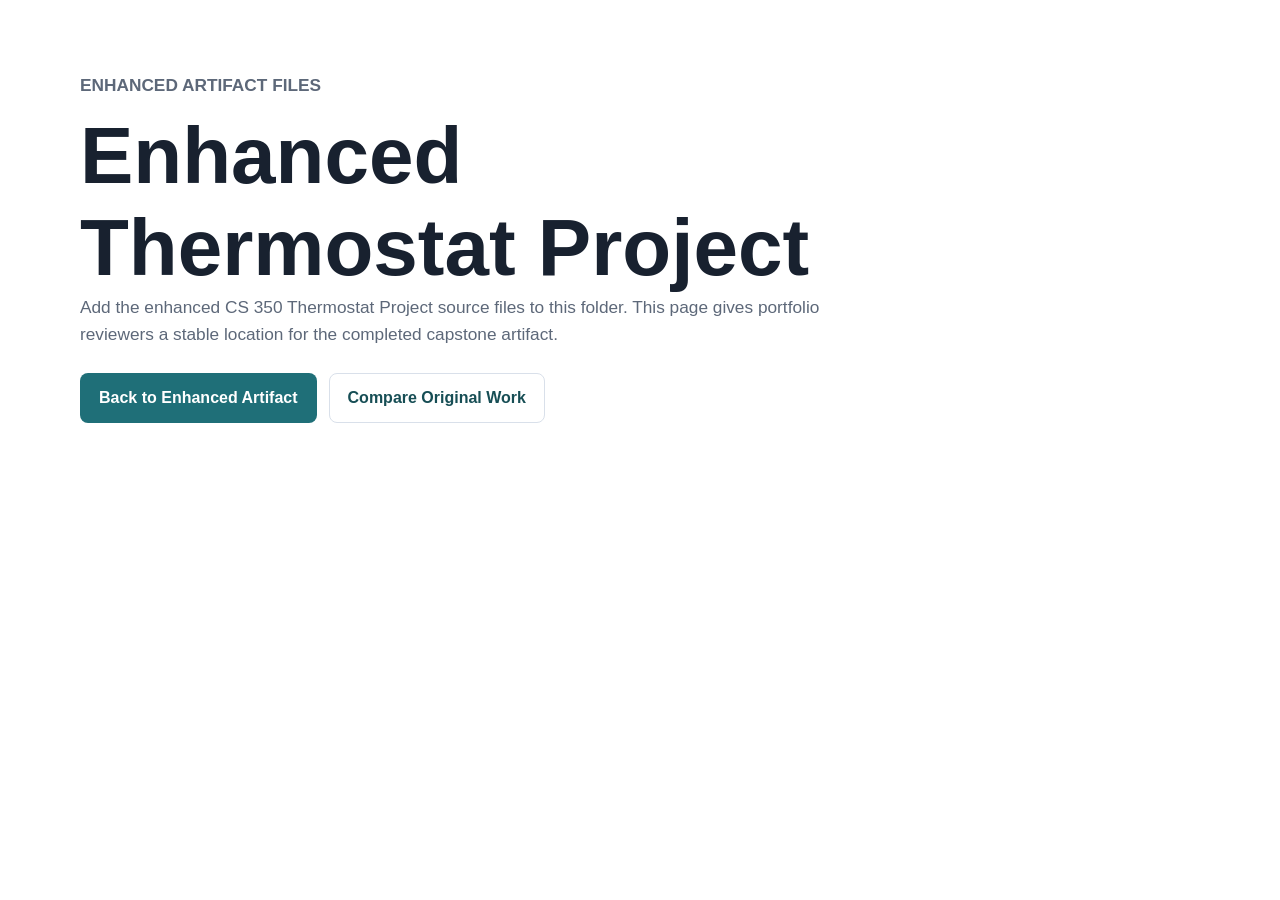
==== artifacts/enhanced/index.html @ 16e2bb7b "Initial" ====
<!DOCTYPE html>
<html lang="en">
<head>
  <meta charset="UTF-8">
  <meta name="viewport" content="width=device-width, initial-scale=1.0">
  <title>Enhanced Thermostat Project Files</title>
  <link rel="stylesheet" href="../../assets/css/styles.css">
</head>
<body>
  <main class="artifact-folder">
    <section class="page-hero">
      <p class="eyebrow">Enhanced Artifact Files</p>
      <h1>Enhanced Thermostat Project</h1>
      <p>
        Add the enhanced CS 350 Thermostat Project source files to this folder. This page gives portfolio reviewers a stable location for the completed capstone artifact.
      </p>
      <div class="hero-actions compact">
        <a class="button primary" href="../../artifact.html">Back to Enhanced Artifact</a>
        <a class="button secondary" href="../../original.html">Compare Original Work</a>
      </div>
    </section>
  </main>
</body>
</html>
---- assets/css/styles.css ----
:root {
  --ink: #18212f;
  --muted: #5d6879;
  --surface: #ffffff;
  --surface-alt: #f5f7fa;
  --line: #d9e0ea;
  --primary: #1f6f78;
  --primary-dark: #174e55;
  --accent: #b75d2a;
  --shadow: 0 18px 45px rgba(24, 33, 47, 0.12);
  --radius: 8px;
  --max-width: 1120px;
}

* {
  box-sizing: border-box;
}

html {
  scroll-behavior: smooth;
}

body {
  margin: 0;
  color: var(--ink);
  background: var(--surface);
  font-family: Arial, Helvetica, sans-serif;
  line-height: 1.6;
}

a {
  color: inherit;
}

.site-header {
  position: sticky;
  top: 0;
  z-index: 10;
  background: rgba(255, 255, 255, 0.96);
  border-bottom: 1px solid var(--line);
  backdrop-filter: blur(12px);
}

.nav-wrap {
  display: flex;
  align-items: center;
  justify-content: space-between;
  width: min(100% - 32px, var(--max-width));
  margin: 0 auto;
  min-height: 72px;
}

.brand {
  font-weight: 800;
  text-decoration: none;
  color: var(--ink);
}

.nav-links {
  display: flex;
  align-items: center;
  gap: 6px;
}

.nav-links a {
  padding: 10px 14px;
  color: var(--muted);
  font-size: 0.95rem;
  font-weight: 700;
  text-decoration: none;
  border-radius: var(--radius);
}

.nav-links a:hover,
.nav-links a.active {
  color: var(--primary-dark);
  background: #e9f4f5;
}

.nav-toggle {
  display: none;
  width: 44px;
  height: 44px;
  padding: 10px;
  background: transparent;
  border: 1px solid var(--line);
  border-radius: var(--radius);
}

.nav-toggle span {
  display: block;
  height: 2px;
  margin: 5px 0;
  background: var(--ink);
}

.hero,
.page-hero {
  width: min(100% - 32px, var(--max-width));
  margin: 0 auto;
}

.hero {
  display: grid;
  align-items: center;
  min-height: 520px;
  padding: 72px 0;
}

.page-hero {
  padding: 72px 0 36px;
}

.hero-content {
  max-width: 760px;
}

.eyebrow {
  margin: 0 0 10px;
  color: var(--accent);
  font-size: 0.78rem;
  font-weight: 800;
  letter-spacing: 0;
  text-transform: uppercase;
}

h1,
h2,
h3 {
  margin: 0;
  line-height: 1.15;
}

h1 {
  max-width: 820px;
  font-size: clamp(2.4rem, 7vw, 5rem);
}

h2 {
  margin-bottom: 18px;
  font-size: clamp(1.8rem, 4vw, 2.7rem);
}

h3 {
  margin-bottom: 10px;
  font-size: 1.15rem;
}

p {
  margin: 0 0 16px;
}

.hero-copy,
.page-hero p,
.section-lead {
  max-width: 760px;
  color: var(--muted);
  font-size: 1.08rem;
}

.hero-actions,
.button-row {
  display: flex;
  flex-wrap: wrap;
  gap: 12px;
  margin-top: 28px;
}

.hero-actions.compact {
  margin-top: 24px;
}

.button {
  display: inline-flex;
  align-items: center;
  justify-content: center;
  min-height: 44px;
  padding: 11px 18px;
  border: 1px solid transparent;
  border-radius: var(--radius);
  font-weight: 800;
  text-decoration: none;
}

.button.primary {
  color: #ffffff;
  background: var(--primary);
}

.button.primary:hover {
  background: var(--primary-dark);
}

.button.secondary {
  color: var(--primary-dark);
  background: #ffffff;
  border-color: var(--line);
}

.button.secondary:hover {
  border-color: var(--primary);
}

.muted-button {
  color: var(--muted);
  cursor: default;
}

.muted-button:hover {
  border-color: var(--line);
}

.section {
  width: min(100% - 32px, var(--max-width));
  margin: 0 auto;
  padding: 56px 0;
  border-top: 1px solid var(--line);
}

.intro-grid,
.two-column {
  display: grid;
  grid-template-columns: minmax(0, 1fr) 340px;
  gap: 36px;
  align-items: start;
}

.content-block {
  max-width: 870px;
}

.summary-panel,
.info-card {
  background: var(--surface-alt);
  border: 1px solid var(--line);
  border-radius: var(--radius);
}

.summary-panel {
  padding: 24px;
  box-shadow: var(--shadow);
}

.summary-panel dl,
.summary-panel dd {
  margin: 0;
}

.summary-panel div + div {
  margin-top: 18px;
  padding-top: 18px;
  border-top: 1px solid var(--line);
}

.summary-panel dt {
  color: var(--muted);
  font-size: 0.78rem;
  font-weight: 800;
  text-transform: uppercase;
}

.summary-panel dd {
  margin-top: 4px;
  font-weight: 700;
}

.card-grid {
  display: grid;
  grid-template-columns: repeat(3, minmax(0, 1fr));
  gap: 18px;
}

.card-grid.two {
  grid-template-columns: repeat(2, minmax(0, 1fr));
}

.info-card {
  padding: 24px;
}

.info-card p,
.feature-item p,
.outcome-list,
.check-list {
  color: var(--muted);
}

.video-shell {
  position: relative;
  overflow: hidden;
  width: 100%;
  margin-top: 22px;
  border: 1px solid var(--line);
  border-radius: var(--radius);
  background: var(--surface-alt);
  aspect-ratio: 16 / 9;
}

.video-shell iframe {
  position: absolute;
  inset: 0;
  width: 100%;
  height: 100%;
  border: 0;
}

.check-list,
.outcome-list {
  padding-left: 20px;
}

.check-list li,
.outcome-list li {
  margin-bottom: 10px;
}

.feature-list {
  display: grid;
  gap: 18px;
}

.feature-item {
  display: grid;
  grid-template-columns: 72px 1fr;
  gap: 20px;
  padding: 24px;
  background: var(--surface-alt);
  border: 1px solid var(--line);
  border-radius: var(--radius);
}

.feature-number {
  display: inline-flex;
  align-items: center;
  justify-content: center;
  width: 56px;
  height: 56px;
  color: #ffffff;
  background: var(--primary);
  border-radius: var(--radius);
  font-weight: 800;
}

.text-link {
  display: block;
  margin-top: 12px;
  color: var(--primary-dark);
  font-weight: 800;
}

.site-footer {
  margin-top: 40px;
  padding: 28px 16px;
  color: var(--muted);
  text-align: center;
  background: var(--surface-alt);
  border-top: 1px solid var(--line);
}

.site-footer p {
  margin: 0;
}

.artifact-folder {
  min-height: 100vh;
}

@media (max-width: 820px) {
  .nav-wrap {
    position: relative;
  }

  .nav-toggle {
    display: block;
  }

  .nav-links {
    position: absolute;
    top: 64px;
    right: 0;
    left: 0;
    display: none;
    flex-direction: column;
    align-items: stretch;
    padding: 10px;
    background: #ffffff;
    border: 1px solid var(--line);
    border-radius: var(--radius);
    box-shadow: var(--shadow);
  }

  .nav-links.open {
    display: flex;
  }

  .intro-grid,
  .two-column,
  .card-grid,
  .card-grid.two {
    grid-template-columns: 1fr;
  }

  .hero {
    min-height: auto;
    padding: 56px 0;
  }

  .page-hero {
    padding-top: 48px;
  }

  .section {
    padding: 42px 0;
  }
}

@media (max-width: 540px) {
  .hero-actions,
  .button-row {
    flex-direction: column;
  }

  .button {
    width: 100%;
  }

  .feature-item {
    grid-template-columns: 1fr;
  }
}
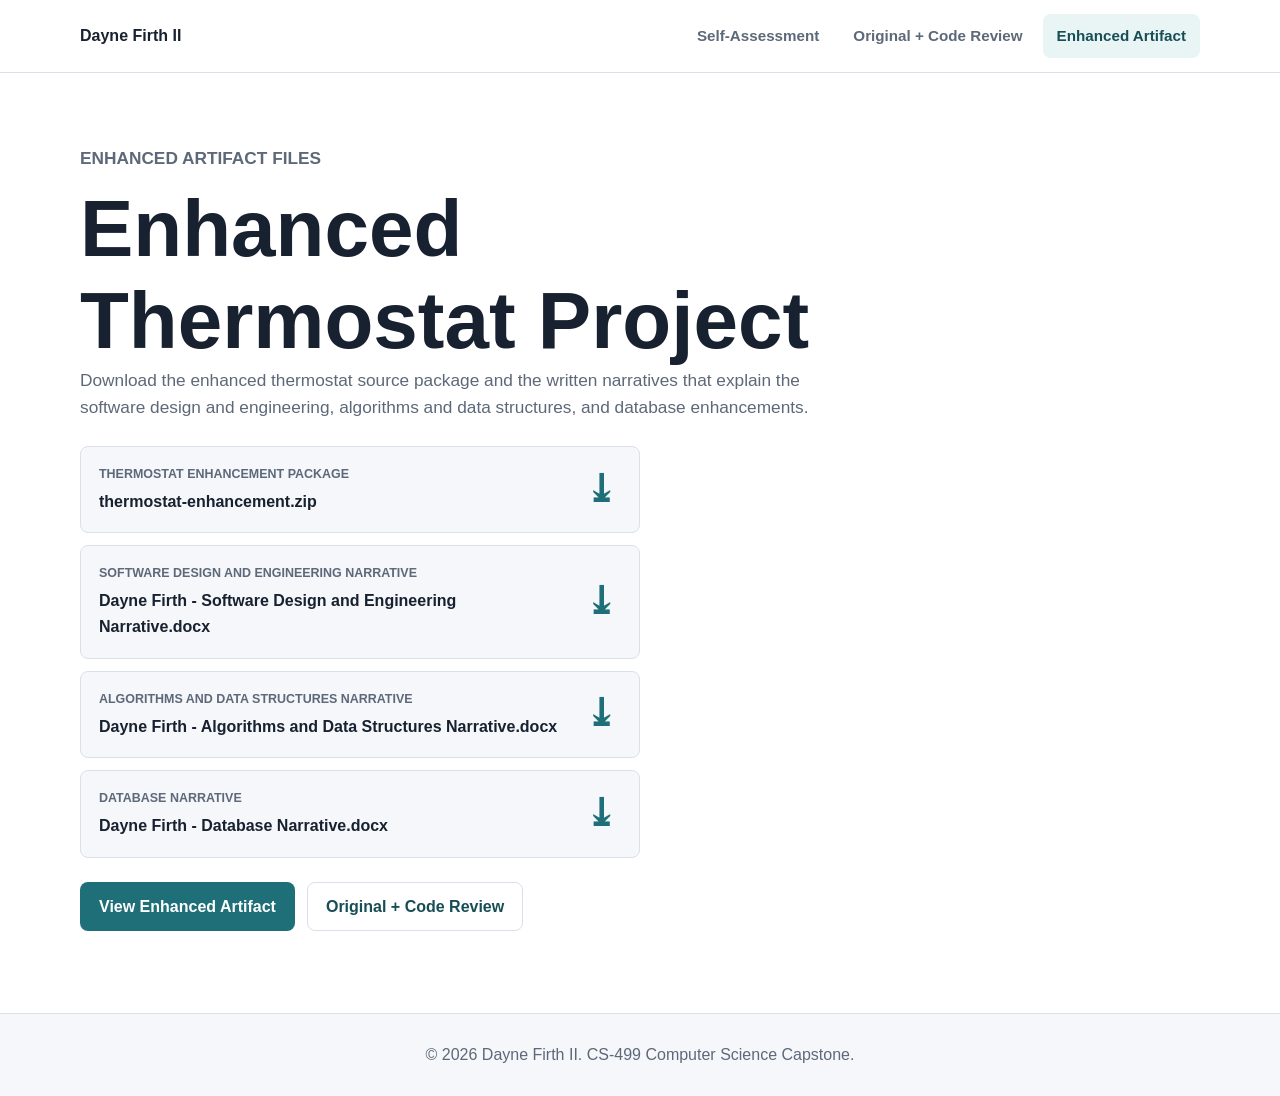
==== commit eb84303d: "update1" ====
--- a/artifacts/enhanced/index.html
+++ b/artifacts/enhanced/index.html
@@ -4,21 +4,75 @@
   <meta charset="UTF-8">
   <meta name="viewport" content="width=device-width, initial-scale=1.0">
   <title>Enhanced Thermostat Project Files</title>
-  <link rel="stylesheet" href="../../assets/css/styles.css">
+  <link rel="stylesheet" href="../../assets/css/styles.css?v=20260620">
 </head>
 <body>
+  <header class="site-header">
+    <nav class="nav-wrap" aria-label="Main navigation">
+      <a class="brand" href="../../index.html">Dayne Firth II</a>
+      <button class="nav-toggle" type="button" aria-label="Toggle navigation" aria-expanded="false">
+        <span></span>
+        <span></span>
+        <span></span>
+      </button>
+      <div class="nav-links">
+        <a href="../../index.html">Self-Assessment</a>
+        <a href="../../original.html">Original + Code Review</a>
+        <a class="active" href="../../artifact.html">Enhanced Artifact</a>
+      </div>
+    </nav>
+  </header>
+
   <main class="artifact-folder">
     <section class="page-hero">
       <p class="eyebrow">Enhanced Artifact Files</p>
       <h1>Enhanced Thermostat Project</h1>
       <p>
-        Add the enhanced CS 350 Thermostat Project source files to this folder. This page gives portfolio reviewers a stable location for the completed capstone artifact.
+        Download the enhanced thermostat source package and the written narratives that explain the software design and engineering, algorithms and data structures, and database enhancements.
       </p>
+
+      <div class="source-list" aria-label="Enhanced source files">
+        <a href="thermostat-enhancement.zip" download>
+          <span>Thermostat Enhancement Package</span>
+          <strong>thermostat-enhancement.zip</strong>
+          <span class="download-icon" aria-hidden="true">⤓</span>
+        </a>
+        <a href="Dayne Firth - Software Design and Engineering Narrative.docx" download>
+          <span>Software Design and Engineering Narrative</span>
+          <strong>Dayne Firth - Software Design and Engineering Narrative.docx</strong>
+          <span class="download-icon" aria-hidden="true">⤓</span>
+        </a>
+        <a href="Dayne Firth - Algorithms and Data Structures Narrative.docx" download>
+          <span>Algorithms and Data Structures Narrative</span>
+          <strong>Dayne Firth - Algorithms and Data Structures Narrative.docx</strong>
+          <span class="download-icon" aria-hidden="true">⤓</span>
+        </a>
+        <a href="Dayne Firth - Database Narrative.docx" download>
+          <span>Database Narrative</span>
+          <strong>Dayne Firth - Database Narrative.docx</strong>
+          <span class="download-icon" aria-hidden="true">⤓</span>
+        </a>
+      </div>
       <div class="hero-actions compact">
-        <a class="button primary" href="../../artifact.html">Back to Enhanced Artifact</a>
-        <a class="button secondary" href="../../original.html">Compare Original Work</a>
+        <a class="button primary" href="../../artifact.html">View Enhanced Artifact</a>
+        <a class="button secondary" href="../../original.html">Original + Code Review</a>
       </div>
     </section>
   </main>
+
+  <footer class="site-footer">
+    <p>&copy; 2026 Dayne Firth II. CS-499 Computer Science Capstone.</p>
+  </footer>
+
+  <script>
+    const toggle = document.querySelector('.nav-toggle');
+    const links = document.querySelector('.nav-links');
+
+    toggle.addEventListener('click', () => {
+      const expanded = toggle.getAttribute('aria-expanded') === 'true';
+      toggle.setAttribute('aria-expanded', String(!expanded));
+      links.classList.toggle('open');
+    });
+  </script>
 </body>
 </html>
--- a/assets/css/styles.css
+++ b/assets/css/styles.css
@@ -102,6 +102,8 @@
 
 .hero {
   display: grid;
+  grid-template-columns: minmax(0, 1fr) 360px;
+  gap: 48px;
   align-items: center;
   min-height: 520px;
   padding: 72px 0;
@@ -113,6 +115,10 @@
 
 .hero-content {
   max-width: 760px;
+}
+
+.hero-panel {
+  align-self: center;
 }
 
 .eyebrow {
@@ -217,6 +223,20 @@
   border-top: 1px solid var(--line);
 }
 
+.self-assessment-section {
+  padding-top: 64px;
+}
+
+.section-heading {
+  max-width: 760px;
+  margin-bottom: 28px;
+}
+
+.section-heading p:last-child {
+  color: var(--muted);
+  font-size: 1.08rem;
+}
+
 .intro-grid,
 .two-column {
   display: grid;
@@ -227,6 +247,80 @@
 
 .content-block {
   max-width: 870px;
+}
+
+.assessment-layout {
+  display: grid;
+  grid-template-columns: 300px minmax(0, 1fr);
+  gap: 28px;
+  align-items: start;
+}
+
+.assessment-callout {
+  position: sticky;
+  top: 96px;
+  padding: 24px;
+  color: #ffffff;
+  background: var(--primary-dark);
+  border-radius: var(--radius);
+  box-shadow: var(--shadow);
+}
+
+.assessment-callout h3 {
+  margin-bottom: 12px;
+}
+
+.assessment-callout p {
+  margin: 0;
+  color: rgba(255, 255, 255, 0.86);
+}
+
+.callout-divider {
+  height: 1px;
+  margin: 20px 0;
+  background: rgba(255, 255, 255, 0.22);
+}
+
+.assessment-story {
+  display: grid;
+  gap: 18px;
+}
+
+.assessment-lead {
+  margin: 0;
+  padding: 24px;
+  color: var(--ink);
+  background: #edf6f6;
+  border-left: 5px solid var(--primary);
+  border-radius: var(--radius);
+  font-size: 1.08rem;
+}
+
+.assessment-card {
+  padding: 24px;
+  background: var(--surface);
+  border: 1px solid var(--line);
+  border-radius: var(--radius);
+}
+
+.assessment-card h3 {
+  color: var(--primary-dark);
+}
+
+.assessment-card p:last-child {
+  margin-bottom: 0;
+}
+
+.assessment-close {
+  padding: 24px;
+  background: var(--surface-alt);
+  border: 1px solid var(--line);
+  border-radius: var(--radius);
+}
+
+.assessment-close p {
+  margin: 0;
+  font-weight: 700;
 }
 
 .summary-panel,
@@ -321,12 +415,47 @@
 
 .feature-item {
   display: grid;
-  grid-template-columns: 72px 1fr;
+  grid-template-columns: 72px minmax(0, 1fr) auto;
   gap: 20px;
+  align-items: center;
   padding: 24px;
   background: var(--surface-alt);
   border: 1px solid var(--line);
   border-radius: var(--radius);
+}
+
+.feature-copy p:last-child {
+  margin-bottom: 0;
+}
+
+.narrative-link {
+  display: inline-flex;
+  align-items: center;
+  justify-content: center;
+  grid-column: 3;
+  grid-row: 1;
+  justify-self: end;
+  align-self: center;
+  gap: 8px;
+  min-height: 40px;
+  white-space: nowrap;
+  padding: 8px 13px;
+  color: var(--primary-dark);
+  text-decoration: none;
+  background: #ffffff;
+  border: 1px solid var(--line);
+  border-radius: var(--radius);
+  font-weight: 800;
+}
+
+.narrative-link:hover {
+  border-color: var(--primary);
+}
+
+.narrative-link .download-icon {
+  color: var(--primary);
+  font-size: 1.2rem;
+  line-height: 1;
 }
 
 .feature-number {
@@ -341,11 +470,152 @@
   font-weight: 800;
 }
 
+.gallery-section {
+  padding-bottom: 72px;
+}
+
+.slideshow {
+  overflow: hidden;
+  background: var(--surface);
+  border: 1px solid var(--line);
+  border-radius: var(--radius);
+  box-shadow: var(--shadow);
+}
+
+.slide-frame {
+  position: relative;
+  background: #0f1720;
+}
+
+.slide {
+  display: none;
+  margin: 0;
+}
+
+.slide.active {
+  display: block;
+}
+
+.slide img {
+  display: block;
+  width: 100%;
+  max-height: 640px;
+  object-fit: contain;
+  background: #0f1720;
+}
+
+.slide figcaption {
+  padding: 18px 22px;
+  color: #ffffff;
+  background: rgba(15, 23, 32, 0.96);
+  font-size: 1rem;
+  line-height: 1.5;
+}
+
+.slideshow-controls {
+  display: grid;
+  grid-template-columns: 52px 1fr 52px;
+  gap: 14px;
+  align-items: center;
+  padding: 16px;
+  background: var(--surface-alt);
+}
+
+.slide-button {
+  display: inline-flex;
+  align-items: center;
+  justify-content: center;
+  width: 52px;
+  height: 52px;
+  color: #ffffff;
+  background: var(--primary);
+  border: 0;
+  border-radius: var(--radius);
+  font-size: 2.4rem;
+  font-weight: 800;
+  line-height: 1;
+  cursor: pointer;
+}
+
+.slide-button:hover {
+  background: var(--primary-dark);
+}
+
+.slide-dots {
+  display: flex;
+  flex-wrap: wrap;
+  justify-content: center;
+  gap: 10px;
+}
+
+.slide-dots button {
+  width: 13px;
+  height: 13px;
+  padding: 0;
+  background: #b8c3d2;
+  border: 0;
+  border-radius: 50%;
+  cursor: pointer;
+}
+
+.slide-dots button.active,
+.slide-dots button:hover {
+  background: var(--primary);
+  transform: scale(1.22);
+}
+
 .text-link {
   display: block;
   margin-top: 12px;
   color: var(--primary-dark);
   font-weight: 800;
+}
+
+.source-list {
+  display: grid;
+  gap: 12px;
+  max-width: 560px;
+  margin-top: 24px;
+}
+
+.source-list a {
+  position: relative;
+  display: block;
+  padding: 18px;
+  padding-right: 72px;
+  color: var(--ink);
+  text-decoration: none;
+  background: var(--surface-alt);
+  border: 1px solid var(--line);
+  border-radius: var(--radius);
+}
+
+.source-list a:hover {
+  border-color: var(--primary);
+}
+
+.source-list span {
+  display: block;
+  color: var(--muted);
+  font-size: 0.78rem;
+  font-weight: 800;
+  text-transform: uppercase;
+}
+
+.source-list strong {
+  display: block;
+  margin-top: 4px;
+}
+
+.source-list .download-icon {
+  position: absolute;
+  top: 50%;
+  right: 22px;
+  transform: translateY(-50%);
+  color: var(--primary);
+  font-size: 2.35rem;
+  line-height: 1;
+  text-transform: none;
 }
 
 .site-footer {
@@ -395,9 +665,15 @@
 
   .intro-grid,
   .two-column,
+  .assessment-layout,
+  .hero,
   .card-grid,
   .card-grid.two {
     grid-template-columns: 1fr;
+  }
+
+  .assessment-callout {
+    position: static;
   }
 
   .hero {
@@ -426,5 +702,29 @@
 
   .feature-item {
     grid-template-columns: 1fr;
-  }
-}
+    align-items: stretch;
+  }
+
+  .narrative-link {
+    grid-column: auto;
+    grid-row: auto;
+    justify-self: stretch;
+    justify-content: center;
+  }
+
+  .slideshow-controls {
+    grid-template-columns: 44px 1fr 44px;
+    gap: 10px;
+    padding: 12px;
+  }
+
+  .slide-button {
+    width: 44px;
+    height: 44px;
+  }
+
+  .slide figcaption {
+    padding: 14px 16px;
+    font-size: 0.94rem;
+  }
+}
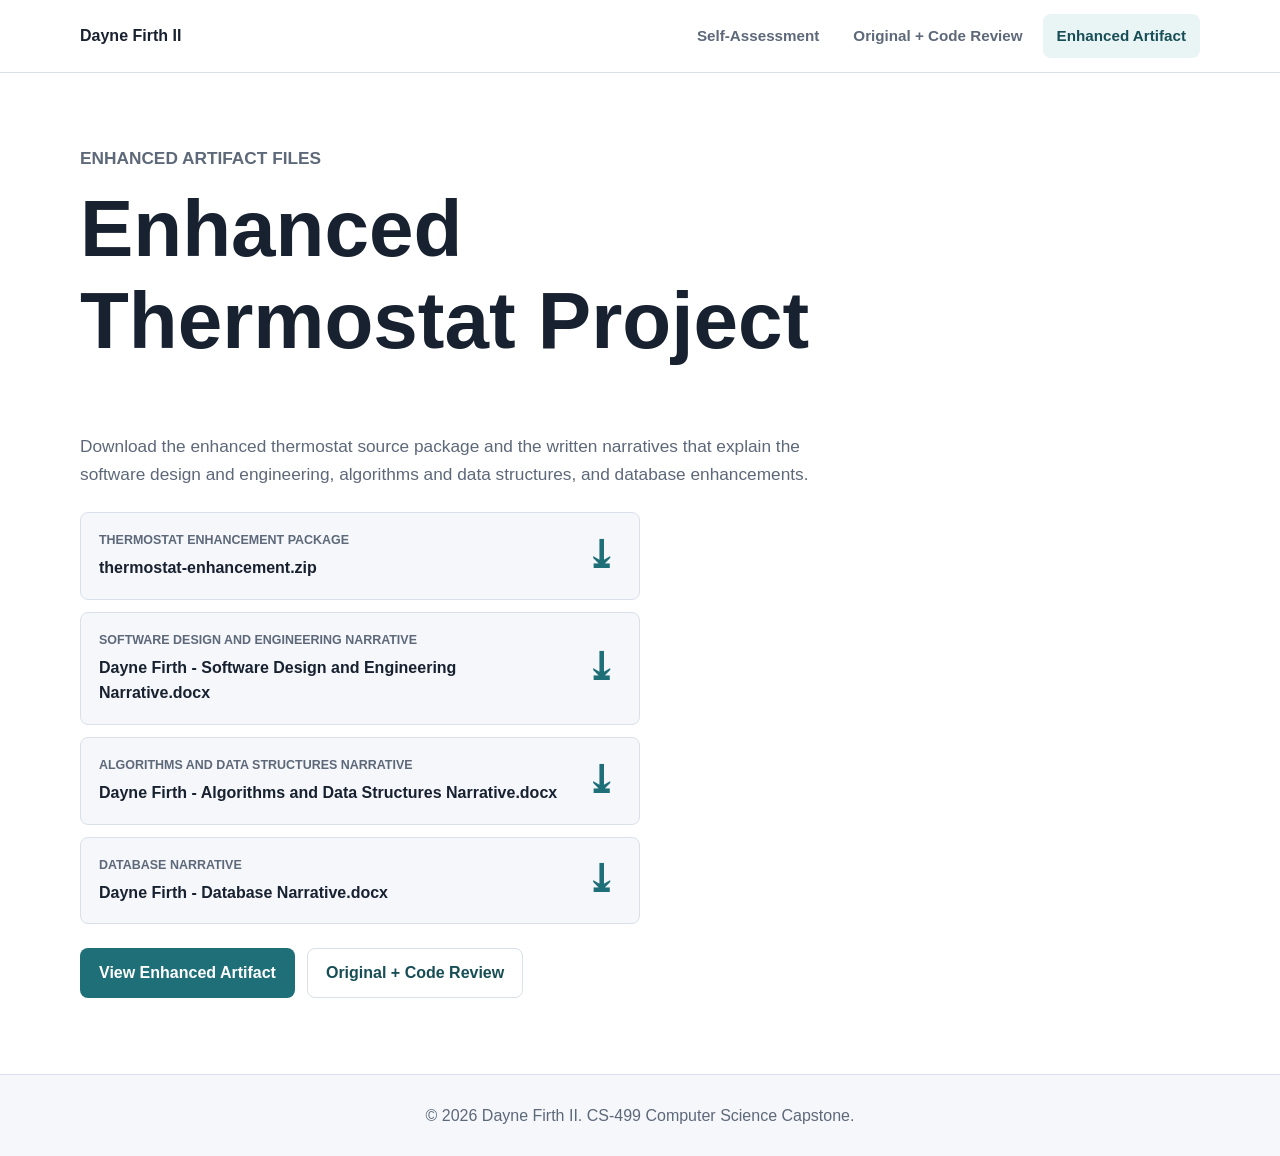
==== commit ea5cf88e: "update2" ====
--- a/artifacts/enhanced/index.html
+++ b/artifacts/enhanced/index.html
@@ -4,7 +4,7 @@
   <meta charset="UTF-8">
   <meta name="viewport" content="width=device-width, initial-scale=1.0">
   <title>Enhanced Thermostat Project Files</title>
-  <link rel="stylesheet" href="../../assets/css/styles.css?v=20260620">
+  <link rel="stylesheet" href="../../assets/css/styles.css?v=20260620-3">
 </head>
 <body>
   <header class="site-header">
--- a/assets/css/styles.css
+++ b/assets/css/styles.css
@@ -32,6 +32,47 @@
   color: inherit;
 }
 
+h1,
+h2,
+h3,
+p {
+  margin-top: 0;
+}
+
+h1,
+h2,
+h3 {
+  line-height: 1.15;
+}
+
+h1 {
+  max-width: 820px;
+  font-size: clamp(2.4rem, 7vw, 5rem);
+}
+
+h2 {
+  margin-bottom: 18px;
+  font-size: clamp(1.8rem, 4vw, 2.7rem);
+}
+
+h3 {
+  margin-bottom: 10px;
+  font-size: 1.15rem;
+}
+
+p {
+  margin-bottom: 16px;
+}
+
+.eyebrow {
+  margin-bottom: 10px;
+  color: var(--accent);
+  font-size: 0.78rem;
+  font-weight: 800;
+  letter-spacing: 0;
+  text-transform: uppercase;
+}
+
 .site-header {
   position: sticky;
   top: 0;
@@ -46,14 +87,14 @@
   align-items: center;
   justify-content: space-between;
   width: min(100% - 32px, var(--max-width));
+  min-height: 72px;
   margin: 0 auto;
-  min-height: 72px;
 }
 
 .brand {
+  color: var(--ink);
   font-weight: 800;
   text-decoration: none;
-  color: var(--ink);
 }
 
 .nav-links {
@@ -95,7 +136,8 @@
 }
 
 .hero,
-.page-hero {
+.page-hero,
+.section {
   width: min(100% - 32px, var(--max-width));
   margin: 0 auto;
 }
@@ -113,55 +155,29 @@
   padding: 72px 0 36px;
 }
 
-.hero-content {
-  max-width: 760px;
-}
-
-.hero-panel {
-  align-self: center;
-}
-
-.eyebrow {
-  margin: 0 0 10px;
-  color: var(--accent);
-  font-size: 0.78rem;
-  font-weight: 800;
-  letter-spacing: 0;
-  text-transform: uppercase;
-}
-
-h1,
-h2,
-h3 {
-  margin: 0;
-  line-height: 1.15;
-}
-
-h1 {
-  max-width: 820px;
-  font-size: clamp(2.4rem, 7vw, 5rem);
-}
-
-h2 {
-  margin-bottom: 18px;
-  font-size: clamp(1.8rem, 4vw, 2.7rem);
-}
-
-h3 {
-  margin-bottom: 10px;
-  font-size: 1.15rem;
-}
-
-p {
-  margin: 0 0 16px;
-}
-
+.section {
+  padding: 56px 0;
+  border-top: 1px solid var(--line);
+}
+
+.hero-content,
+.section-heading,
 .hero-copy,
 .page-hero p,
 .section-lead {
   max-width: 760px;
+}
+
+.hero-copy,
+.page-hero p,
+.section-lead,
+.section-heading p:last-child {
   color: var(--muted);
   font-size: 1.08rem;
+}
+
+.hero-panel {
+  align-self: center;
 }
 
 .hero-actions,
@@ -182,10 +198,10 @@
   justify-content: center;
   min-height: 44px;
   padding: 11px 18px;
+  font-weight: 800;
+  text-decoration: none;
   border: 1px solid transparent;
   border-radius: var(--radius);
-  font-weight: 800;
-  text-decoration: none;
 }
 
 .button.primary {
@@ -207,37 +223,6 @@
   border-color: var(--primary);
 }
 
-.muted-button {
-  color: var(--muted);
-  cursor: default;
-}
-
-.muted-button:hover {
-  border-color: var(--line);
-}
-
-.section {
-  width: min(100% - 32px, var(--max-width));
-  margin: 0 auto;
-  padding: 56px 0;
-  border-top: 1px solid var(--line);
-}
-
-.self-assessment-section {
-  padding-top: 64px;
-}
-
-.section-heading {
-  max-width: 760px;
-  margin-bottom: 28px;
-}
-
-.section-heading p:last-child {
-  color: var(--muted);
-  font-size: 1.08rem;
-}
-
-.intro-grid,
 .two-column {
   display: grid;
   grid-template-columns: minmax(0, 1fr) 340px;
@@ -247,6 +232,14 @@
 
 .content-block {
   max-width: 870px;
+}
+
+.section-heading {
+  margin-bottom: 28px;
+}
+
+.self-assessment-section {
+  padding-top: 64px;
 }
 
 .assessment-layout {
@@ -266,12 +259,8 @@
   box-shadow: var(--shadow);
 }
 
-.assessment-callout h3 {
-  margin-bottom: 12px;
-}
-
 .assessment-callout p {
-  margin: 0;
+  margin-bottom: 0;
   color: rgba(255, 255, 255, 0.86);
 }
 
@@ -287,7 +276,7 @@
 }
 
 .assessment-lead {
-  margin: 0;
+  margin-bottom: 0;
   padding: 24px;
   color: var(--ink);
   background: #edf6f6;
@@ -296,42 +285,41 @@
   font-size: 1.08rem;
 }
 
+.assessment-card,
+.assessment-close,
+.summary-panel,
+.feature-item,
+.source-list a {
+  border: 1px solid var(--line);
+  border-radius: var(--radius);
+}
+
 .assessment-card {
   padding: 24px;
   background: var(--surface);
-  border: 1px solid var(--line);
-  border-radius: var(--radius);
 }
 
 .assessment-card h3 {
   color: var(--primary-dark);
 }
 
-.assessment-card p:last-child {
+.assessment-card p:last-child,
+.assessment-close p {
   margin-bottom: 0;
 }
 
 .assessment-close {
   padding: 24px;
   background: var(--surface-alt);
-  border: 1px solid var(--line);
-  border-radius: var(--radius);
 }
 
 .assessment-close p {
-  margin: 0;
   font-weight: 700;
-}
-
-.summary-panel,
-.info-card {
-  background: var(--surface-alt);
-  border: 1px solid var(--line);
-  border-radius: var(--radius);
 }
 
 .summary-panel {
   padding: 24px;
+  background: var(--surface-alt);
   box-shadow: var(--shadow);
 }
 
@@ -356,27 +344,6 @@
 .summary-panel dd {
   margin-top: 4px;
   font-weight: 700;
-}
-
-.card-grid {
-  display: grid;
-  grid-template-columns: repeat(3, minmax(0, 1fr));
-  gap: 18px;
-}
-
-.card-grid.two {
-  grid-template-columns: repeat(2, minmax(0, 1fr));
-}
-
-.info-card {
-  padding: 24px;
-}
-
-.info-card p,
-.feature-item p,
-.outcome-list,
-.check-list {
-  color: var(--muted);
 }
 
 .video-shell {
@@ -384,9 +351,9 @@
   overflow: hidden;
   width: 100%;
   margin-top: 22px;
+  background: var(--surface-alt);
   border: 1px solid var(--line);
   border-radius: var(--radius);
-  background: var(--surface-alt);
   aspect-ratio: 16 / 9;
 }
 
@@ -398,16 +365,6 @@
   border: 0;
 }
 
-.check-list,
-.outcome-list {
-  padding-left: 20px;
-}
-
-.check-list li,
-.outcome-list li {
-  margin-bottom: 10px;
-}
-
 .feature-list {
   display: grid;
   gap: 18px;
@@ -420,42 +377,14 @@
   align-items: center;
   padding: 24px;
   background: var(--surface-alt);
-  border: 1px solid var(--line);
-  border-radius: var(--radius);
+}
+
+.feature-copy p {
+  color: var(--muted);
 }
 
 .feature-copy p:last-child {
   margin-bottom: 0;
-}
-
-.narrative-link {
-  display: inline-flex;
-  align-items: center;
-  justify-content: center;
-  grid-column: 3;
-  grid-row: 1;
-  justify-self: end;
-  align-self: center;
-  gap: 8px;
-  min-height: 40px;
-  white-space: nowrap;
-  padding: 8px 13px;
-  color: var(--primary-dark);
-  text-decoration: none;
-  background: #ffffff;
-  border: 1px solid var(--line);
-  border-radius: var(--radius);
-  font-weight: 800;
-}
-
-.narrative-link:hover {
-  border-color: var(--primary);
-}
-
-.narrative-link .download-icon {
-  color: var(--primary);
-  font-size: 1.2rem;
-  line-height: 1;
 }
 
 .feature-number {
@@ -470,6 +399,36 @@
   font-weight: 800;
 }
 
+.narrative-link {
+  display: inline-flex;
+  grid-column: 3;
+  grid-row: 1;
+  align-self: center;
+  justify-self: end;
+  align-items: center;
+  justify-content: center;
+  gap: 8px;
+  min-height: 40px;
+  padding: 8px 13px;
+  color: var(--primary-dark);
+  font-weight: 800;
+  text-decoration: none;
+  white-space: nowrap;
+  background: #ffffff;
+  border: 1px solid var(--line);
+  border-radius: var(--radius);
+}
+
+.narrative-link:hover {
+  border-color: var(--primary);
+}
+
+.narrative-link .download-icon {
+  color: var(--primary);
+  font-size: 1.2rem;
+  line-height: 1;
+}
+
 .gallery-section {
   padding-bottom: 72px;
 }
@@ -483,7 +442,6 @@
 }
 
 .slide-frame {
-  position: relative;
   background: #0f1720;
 }
 
@@ -564,13 +522,6 @@
   transform: scale(1.22);
 }
 
-.text-link {
-  display: block;
-  margin-top: 12px;
-  color: var(--primary-dark);
-  font-weight: 800;
-}
-
 .source-list {
   display: grid;
   gap: 12px;
@@ -581,13 +532,10 @@
 .source-list a {
   position: relative;
   display: block;
-  padding: 18px;
-  padding-right: 72px;
+  padding: 18px 72px 18px 18px;
   color: var(--ink);
   text-decoration: none;
   background: var(--surface-alt);
-  border: 1px solid var(--line);
-  border-radius: var(--radius);
 }
 
 .source-list a:hover {
@@ -611,11 +559,11 @@
   position: absolute;
   top: 50%;
   right: 22px;
-  transform: translateY(-50%);
   color: var(--primary);
   font-size: 2.35rem;
   line-height: 1;
   text-transform: none;
+  transform: translateY(-50%);
 }
 
 .site-footer {
@@ -628,7 +576,7 @@
 }
 
 .site-footer p {
-  margin: 0;
+  margin-bottom: 0;
 }
 
 .artifact-folder {
@@ -663,12 +611,9 @@
     display: flex;
   }
 
-  .intro-grid,
+  .hero,
   .two-column,
-  .assessment-layout,
-  .hero,
-  .card-grid,
-  .card-grid.two {
+  .assessment-layout {
     grid-template-columns: 1fr;
   }
 
@@ -687,6 +632,19 @@
 
   .section {
     padding: 42px 0;
+  }
+}
+
+@media (max-width: 700px) {
+  .feature-item {
+    grid-template-columns: 1fr;
+    align-items: stretch;
+  }
+
+  .narrative-link {
+    grid-column: auto;
+    grid-row: auto;
+    justify-self: stretch;
   }
 }
 
@@ -700,18 +658,6 @@
     width: 100%;
   }
 
-  .feature-item {
-    grid-template-columns: 1fr;
-    align-items: stretch;
-  }
-
-  .narrative-link {
-    grid-column: auto;
-    grid-row: auto;
-    justify-self: stretch;
-    justify-content: center;
-  }
-
   .slideshow-controls {
     grid-template-columns: 44px 1fr 44px;
     gap: 10px;
